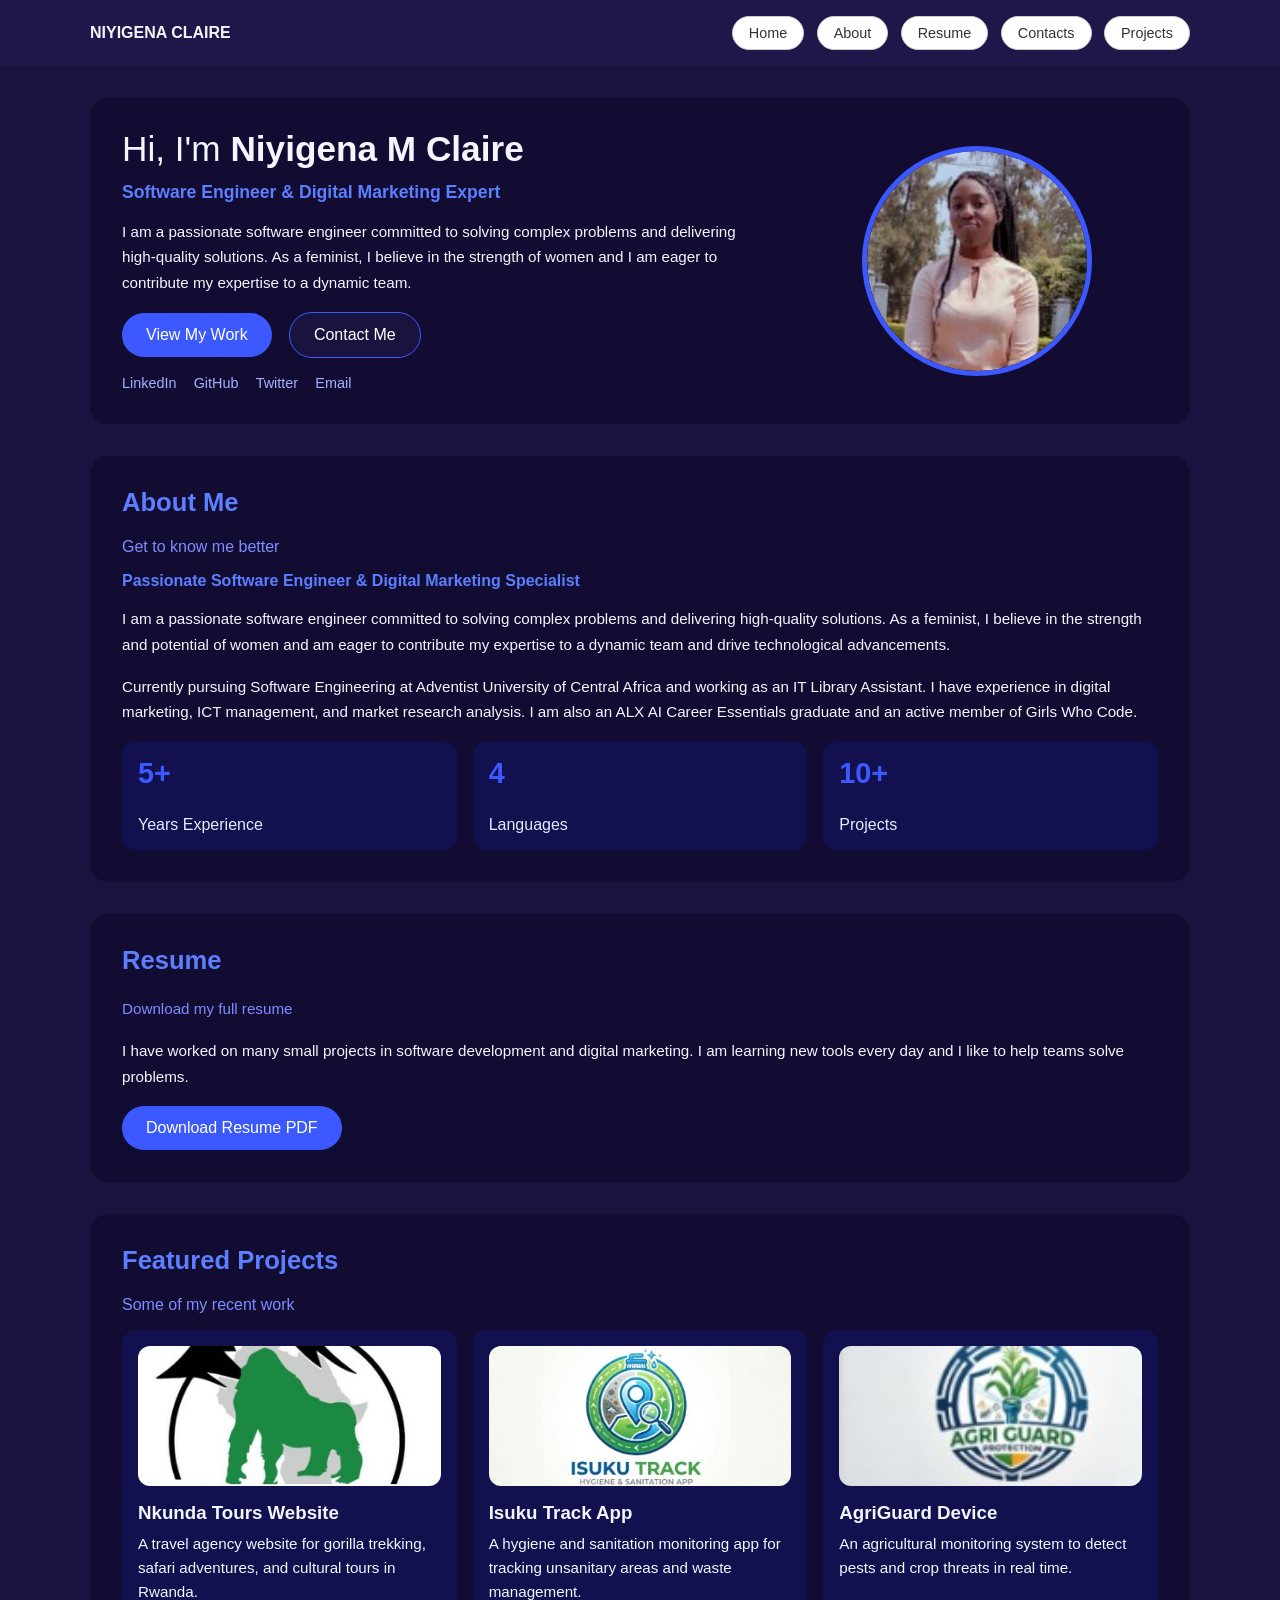
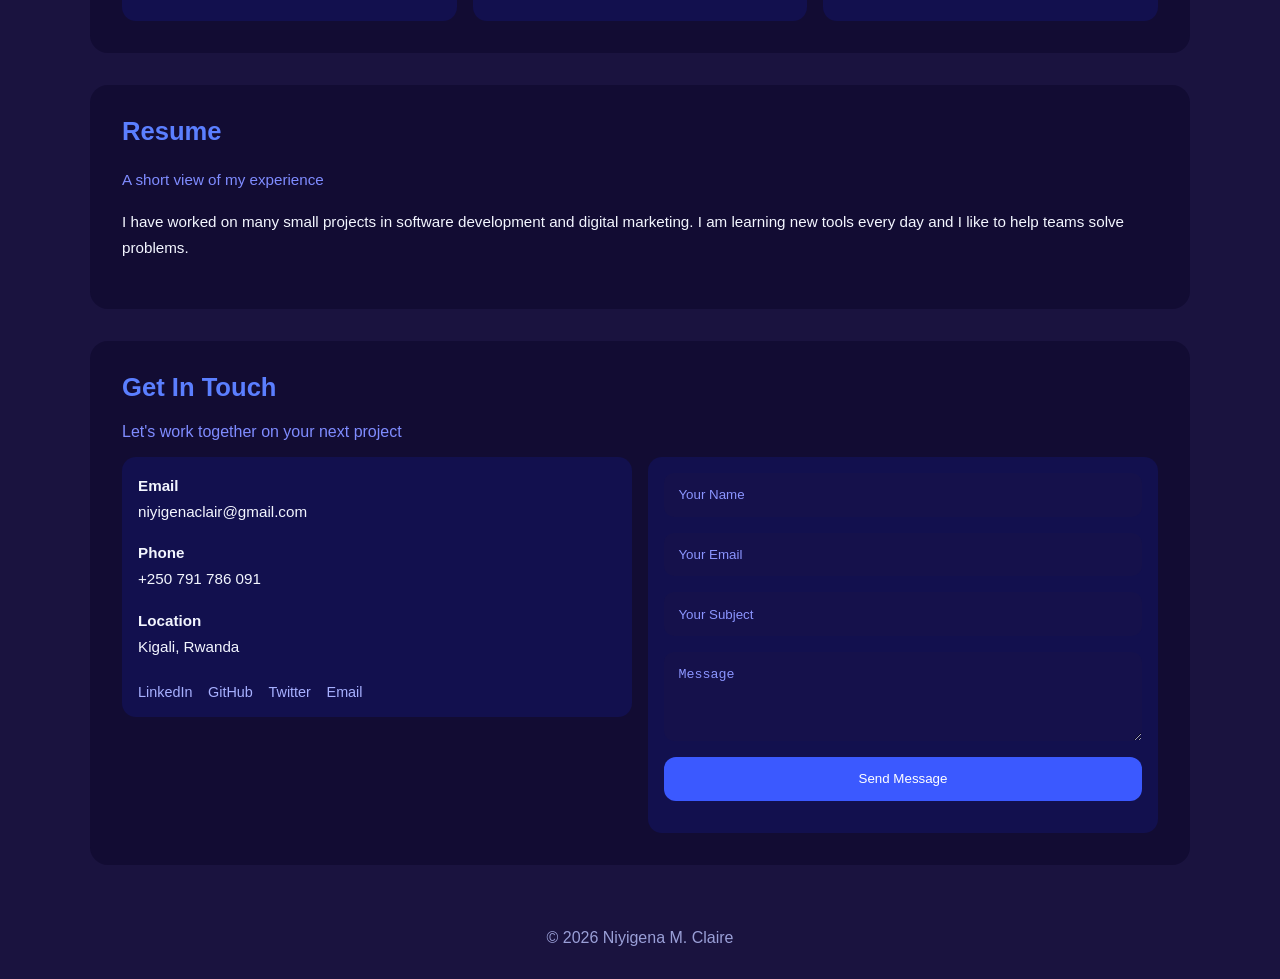
==== index.html @ 2653062f "Commit 2: Update hero title to 'Expert' instead of 'Specialist'" ====
<!DOCTYPE html>
<html lang="en">
<!-- Portfolio website for Niyigena M. Claire -->
<head>
    <meta charset="UTF-8">
    <meta name="viewport" content="width=device-width, initial-scale=1.0">
    <title>Niyigena M. Claire - Portfolio</title>
    <link rel="stylesheet" href="style.css">
</head>
<body>
    <header>
        <div class="header-top">
            <h1>NIYIGENA CLAIRE</h1>
            <nav>
                <a href="#home">Home</a>
                <a href="#about">About</a>
                <a href="#resume">Resume</a>
                <a href="#contact">Contacts</a>
                <a href="#projects">Projects</a>
            </nav>
        </div>
    </header>

    <main>
        <section id="home" class="hero-section">
            <div class="hero-left">
                <p class="hero-label">Hi, I'm <strong>Niyigena M Claire</strong></p>
                <p class="hero-title">Software Engineer & Digital Marketing Expert</p>
                <p class="hero-text">I am a passionate software engineer committed to solving complex problems and delivering high-quality solutions. As a feminist, I believe in the strength of women and I am eager to contribute my expertise to a dynamic team.</p>
                <div class="hero-buttons">
                    <a href="#projects" class="button">View My Work</a>
                    <a href="#contact" class="button button-light">Contact Me</a>
                </div>
                <div class="social-links">
                    <a href="https://www.linkedin.com/in/niyigena-m-claire-665992357">LinkedIn</a>
                    <a href="https://github.com/Niyigenaclaire">GitHub</a>
                    <a href="https://twitter.com/niyigenaclaire">Twitter</a>
                    <a href="mailto:niyigenaclair@gmail.com">Email</a>
                </div>
            </div>
            <div class="hero-right">
                <div class="photo-circle">
                    <img src="profile.jpg" alt="Niyigena M. Claire">
                </div>
            </div>
        </section>

        <section id="about" class="about-section">
            <h2>About Me</h2>
            <p class="small-text">Get to know me better</p>
            <p class="about-title">Passionate Software Engineer & Digital Marketing Specialist</p>
            <p class="about-text">I am a passionate software engineer committed to solving complex problems and delivering high-quality solutions. As a feminist, I believe in the strength and potential of women and am eager to contribute my expertise to a dynamic team and drive technological advancements.</p>
            <p class="about-text">Currently pursuing Software Engineering at Adventist University of Central Africa and working as an IT Library Assistant. I have experience in digital marketing, ICT management, and market research analysis. I am also an ALX AI Career Essentials graduate and an active member of Girls Who Code.</p>
            <div class="stats-row">
                <div class="stat-card"><strong>5+</strong><br>Years Experience</div>
                <div class="stat-card"><strong>4</strong><br>Languages</div>
                <div class="stat-card"><strong>10+</strong><br>Projects</div>
            </div>
        </section>

        <section id="resume" class="resume-section">
            <h2>Resume</h2>
            <p class="small-text">Download my full resume</p>
            <p class="about-text">I have worked on many small projects in software development and digital marketing. I am learning new tools every day and I like to help teams solve problems.</p>
            <a href="resume.pdf" class="button" download>Download Resume PDF</a>
        </section>

        <section id="projects" class="projects-section">
            <h2>Featured Projects</h2>
            <p class="small-text">Some of my recent work</p>
            <div class="project-row">
                <div class="project-card">
                    <div class="project-image">
                        <img src="nkunda-tours.jpg" alt="Nkunda Tours Website">
                    </div>
                    <h3>Nkunda Tours Website</h3>
                    <p>A travel agency website for gorilla trekking, safari adventures, and cultural tours in Rwanda.</p>
                </div>
                <div class="project-card">
                    <div class="project-image">
                        <img src="isuku-track.jpg" alt="Isuku Track App">
                    </div>
                    <h3>Isuku Track App</h3>
                    <p>A hygiene and sanitation monitoring app for tracking unsanitary areas and waste management.</p>
                </div>
                <div class="project-card">
                    <div class="project-image">
                        <img src="agriguard.jpg" alt="AgriGuard Device">
                    </div>
                    <h3>AgriGuard Device</h3>
                    <p>An agricultural monitoring system to detect pests and crop threats in real time.</p>
                </div>
            </div>
        </section>

        <section id="resume" class="resume-section">
            <h2>Resume</h2>
            <p class="small-text">A short view of my experience</p>
            <p class="about-text">I have worked on many small projects in software development and digital marketing. I am learning new tools every day and I like to help teams solve problems.</p>
        </section>

        <section id="contact" class="contact-section">
            <h2>Get In Touch</h2>
            <p class="small-text">Let's work together on your next project</p>
            <div class="contact-row">
                <div class="contact-info">
                    <p><strong>Email</strong><br>niyigenaclair@gmail.com</p>
                    <p><strong>Phone</strong><br>+250 791 786 091</p>
                    <p><strong>Location</strong><br>Kigali, Rwanda</p>
                    <div class="social-icons">
                        <a href="https://www.linkedin.com/in/niyigena-m-claire-665992357">LinkedIn</a>
                        <a href="https://github.com/Niyigenaclaire">GitHub</a>
                        <a href="https://twitter.com/niyigenaclaire">Twitter</a>
                        <a href="mailto:niyigenaclair@gmail.com">Email</a>
                    </div>
                </div>
                <form action="mailto:niyigenaclair@gmail.com" method="post" enctype="text/plain" class="contact-form">
                    <input type="text" name="name" placeholder="Your Name" required>
                    <input type="email" name="email" placeholder="Your Email" required>
                    <input type="text" name="subject" placeholder="Your Subject" required>
                    <textarea name="message" rows="4" placeholder="Message" required></textarea>
                    <input type="submit" value="Send Message">
                </form>
            </div>
        </section>
    </main>

    <footer>
        <p>© 2026 Niyigena M. Claire</p>
    </footer>
</body>
</html>
---- style.css ----
body {
    margin: 0;
    padding: 0;
    font-family: 'Segoe UI', Arial, sans-serif;
    background-color: #1A133F;
    color: #F3F6FF;
}

header {
    background-color: #1F174A;
    padding: 1rem 0;
}

.header-top {
    width: 90%;
    max-width: 1100px;
    margin: 0 auto;
    display: flex;
    justify-content: space-between;
    align-items: center;
}

header h1 {
    font-size: 1rem;
    color: #F3F6FF;
    margin: 0;
}

nav a {
    display: inline-block;
    margin-left: 0.5rem;
    padding: 0.5rem 1rem;
    background-color: #FFFFFF;
    border: 1px solid #CCCCCC;
    color: #333333;
    text-decoration: none;
    border-radius: 18px;
    font-size: 0.9rem;
}

nav a:hover {
    background-color: #F0F0F0;
    border-color: #AAAAAA;
}

main {
    width: 90%;
    max-width: 1100px;
    margin: 0 auto;
    padding-bottom: 2rem;
}

.hero-section,
.about-section,
.skills-section,
.projects-section,
.resume-section,
.contact-section {
    margin-top: 2rem;
    padding: 2rem;
    background-color: #120C33;
    border-radius: 18px;
}

.hero-section {
    display: flex;
    justify-content: space-between;
    gap: 1rem;
    align-items: center;
}

.hero-left {
    width: 60%;
}

.hero-label {
    font-size: 2.2rem;
    margin: 0 0 0.8rem;
    line-height: 1.1;
    color: #F3F6FF;
}

.hero-title {
    color: #5B7FFF;
    font-size: 1.1rem;
    margin: 0 0 1rem;
    font-weight: bold;
}

.hero-text,
.about-text,
.resume-section p,
.contact-info p {
    font-size: 0.95rem;
    line-height: 1.7;
    margin: 0 0 1rem;
}

.hero-buttons {
    margin: 1rem 0;
}

.button {
    display: inline-block;
    padding: 0.8rem 1.5rem;
    background-color: #3B59FF;
    color: white;
    text-decoration: none;
    border-radius: 999px;
    margin-right: 0.8rem;
}

.button-light {
    background-color: #1A133F;
    border: 1px solid #3B59FF;
}

.social-links {
    margin-top: 1rem;
}

.social-links a {
    display: inline-block;
    margin-right: 0.8rem;
    color: #A7B0FF;
    text-decoration: none;
    font-size: 0.9rem;
}

.hero-right {
    width: 35%;
    text-align: center;
}

.photo-circle {
    width: 220px;
    height: 220px;
    margin: 0 auto;
    border-radius: 50%;
    border: 5px solid #3B59FF;
    display: flex;
    align-items: center;
    justify-content: center;
    background-color: #171046;
    color: #D0D8FF;
    font-weight: bold;
    overflow: hidden;
}

.photo-circle img {
    width: 100%;
    height: 100%;
    object-fit: cover;
    border-radius: 50%;
}

.about-section h2,
.skills-section h2,
.projects-section h2,
.resume-section h2,
.contact-section h2 {
    font-size: 1.6rem;
    margin-top: 0;
    color: #5B7FFF;
}

.small-text {
    color: #7F8CFF;
    margin-top: 0.3rem;
    margin-bottom: 1rem;
}

.about-title {
    color: #5B7FFF;
    font-size: 1rem;
    margin: 0 0 1rem;
    font-weight: bold;
}

.stats-row,
.skill-row,
.project-row,
.contact-row {
    display: flex;
    gap: 1rem;
    flex-wrap: wrap;
}

.stat-card,
.skill-card,
.project-card,
.contact-info,
.contact-form {
    background-color: #12104E;
    border-radius: 14px;
    padding: 1rem;
}

.stat-card {
    flex: 1;
    min-width: 160px;
    text-align: left;
    color: #E6EBFF;
}

.stat-card strong {
    display: block;
    font-size: 1.8rem;
    margin-bottom: 0.5rem;
    color: #3B59FF;
}

.skill-card {
    flex: 1;
    min-width: 220px;
}

.skill-card h3 {
    margin-top: 0;
    font-size: 1rem;
    color: #F3F6FF;
}

.skill-card p {
    margin: 0.5rem 0;
    font-size: 0.95rem;
}

.project-card {
    flex: 1;
    min-width: 240px;
}

.project-image {
    background-color: #1D195F;
    height: 140px;
    border-radius: 12px;
    display: flex;
    align-items: center;
    justify-content: center;
    color: #A7B0FF;
    margin-bottom: 1rem;
    overflow: hidden;
}

.project-image img {
    width: 100%;
    height: 100%;
    object-fit: cover;
}

.project-card h3 {
    margin: 0 0 0.5rem;
}

.project-card p {
    margin: 0;
    font-size: 0.95rem;
    line-height: 1.6;
}

.contact-row {
    align-items: flex-start;
}

.contact-info {
    flex: 1;
    min-width: 260px;
}

.contact-info p {
    margin: 0 0 1rem;
    font-size: 0.95rem;
    line-height: 1.7;
}

.social-icons a {
    display: inline-block;
    margin-right: 0.7rem;
    margin-top: 0.5rem;
    color: #A7B0FF;
    text-decoration: none;
    font-size: 0.9rem;
}

.contact-form {
    flex: 1;
    min-width: 280px;
    display: flex;
    flex-direction: column;
}

.contact-form input,
.contact-form textarea {
    margin-bottom: 1rem;
    padding: 0.9rem;
    border: none;
    border-radius: 10px;
    background-color: #15114B;
    color: #F3F6FF;
}

.contact-form input::placeholder,
.contact-form textarea::placeholder {
    color: #8B95FF;
}

.contact-form input[type="submit"] {
    background-color: #3B59FF;
    color: white;
    cursor: pointer;
    border-radius: 12px;
    border: none;
}

footer {
    text-align: center;
    padding: 1rem 0;
    color: #9A9FD7;
}

@media (max-width: 900px) {
    .hero-section,
    .skills-section .skill-row,
    .projects-section .project-row,
    .stats-row,
    .contact-row {
        flex-direction: column;
    }

    .hero-left,
    .hero-right,
    .skill-card,
    .project-card,
    .stat-card,
    .contact-info,
    .contact-form {
        width: 100%;
    }
}
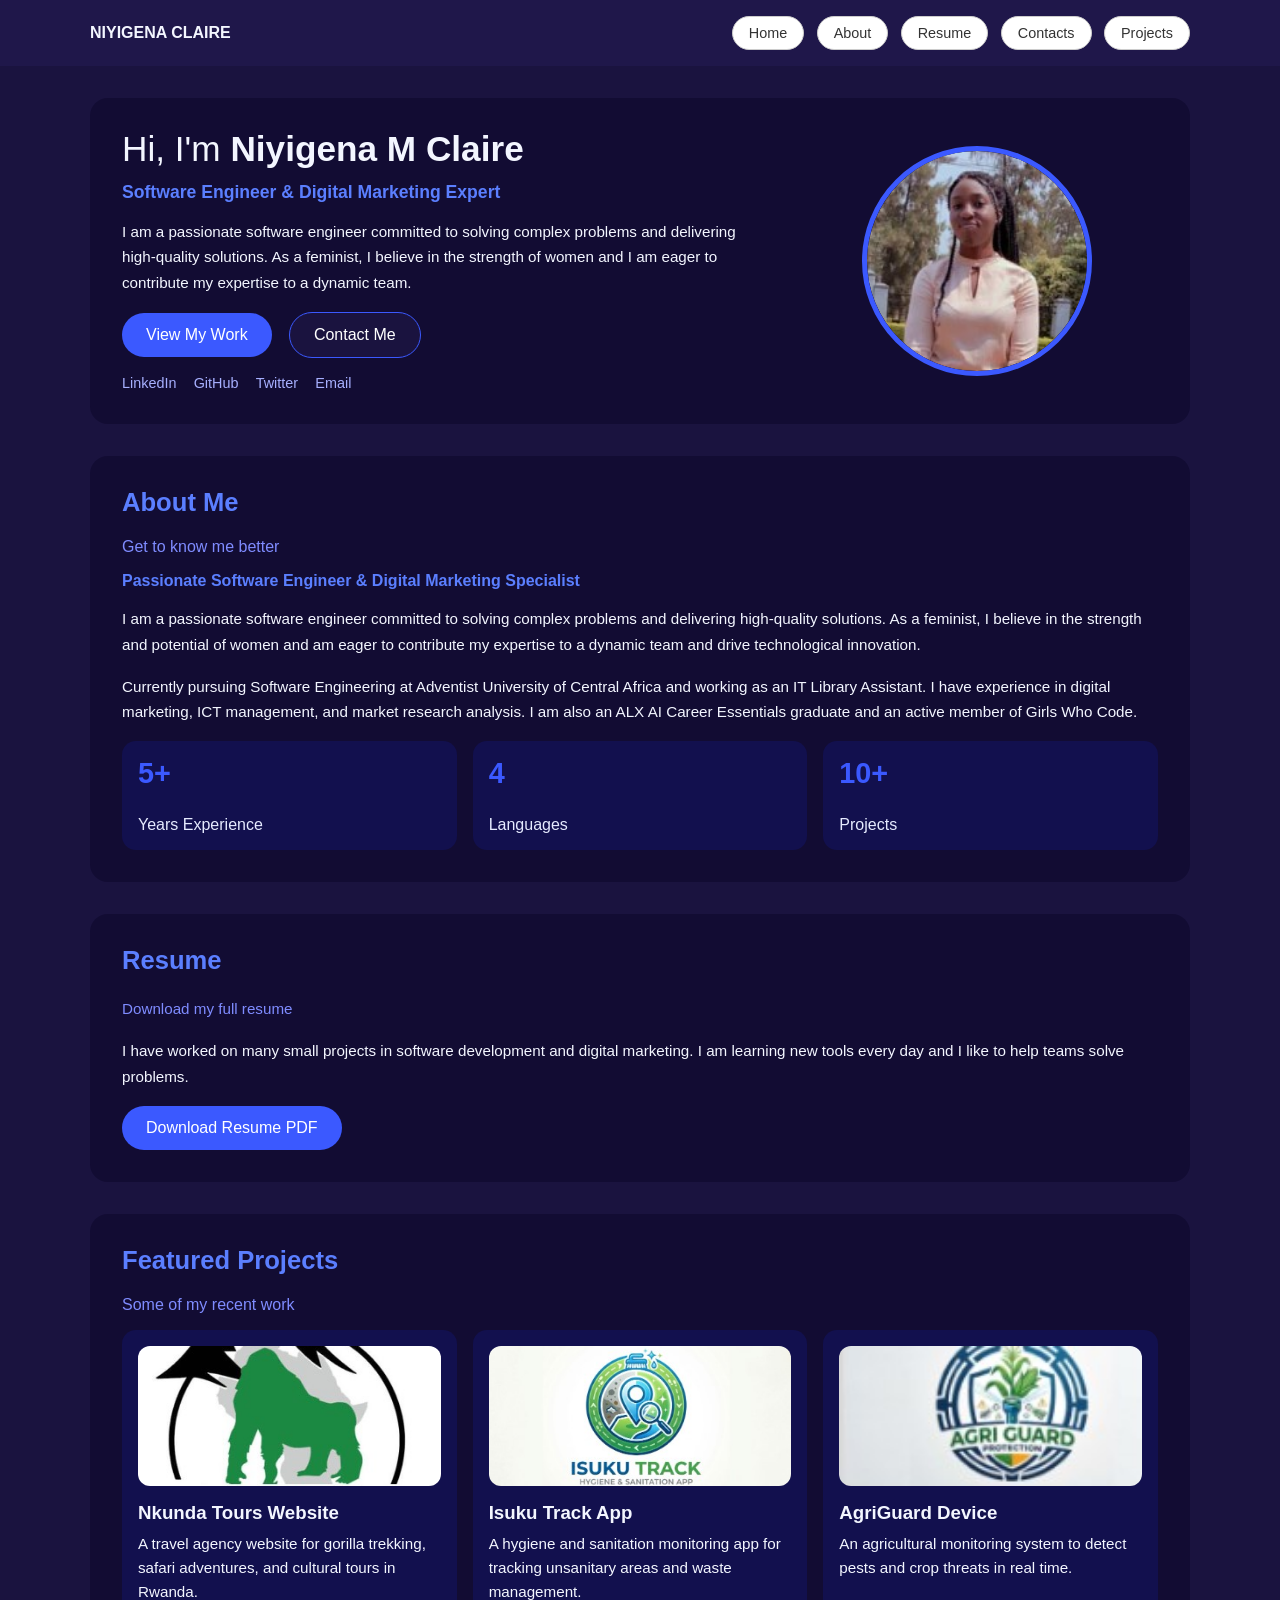
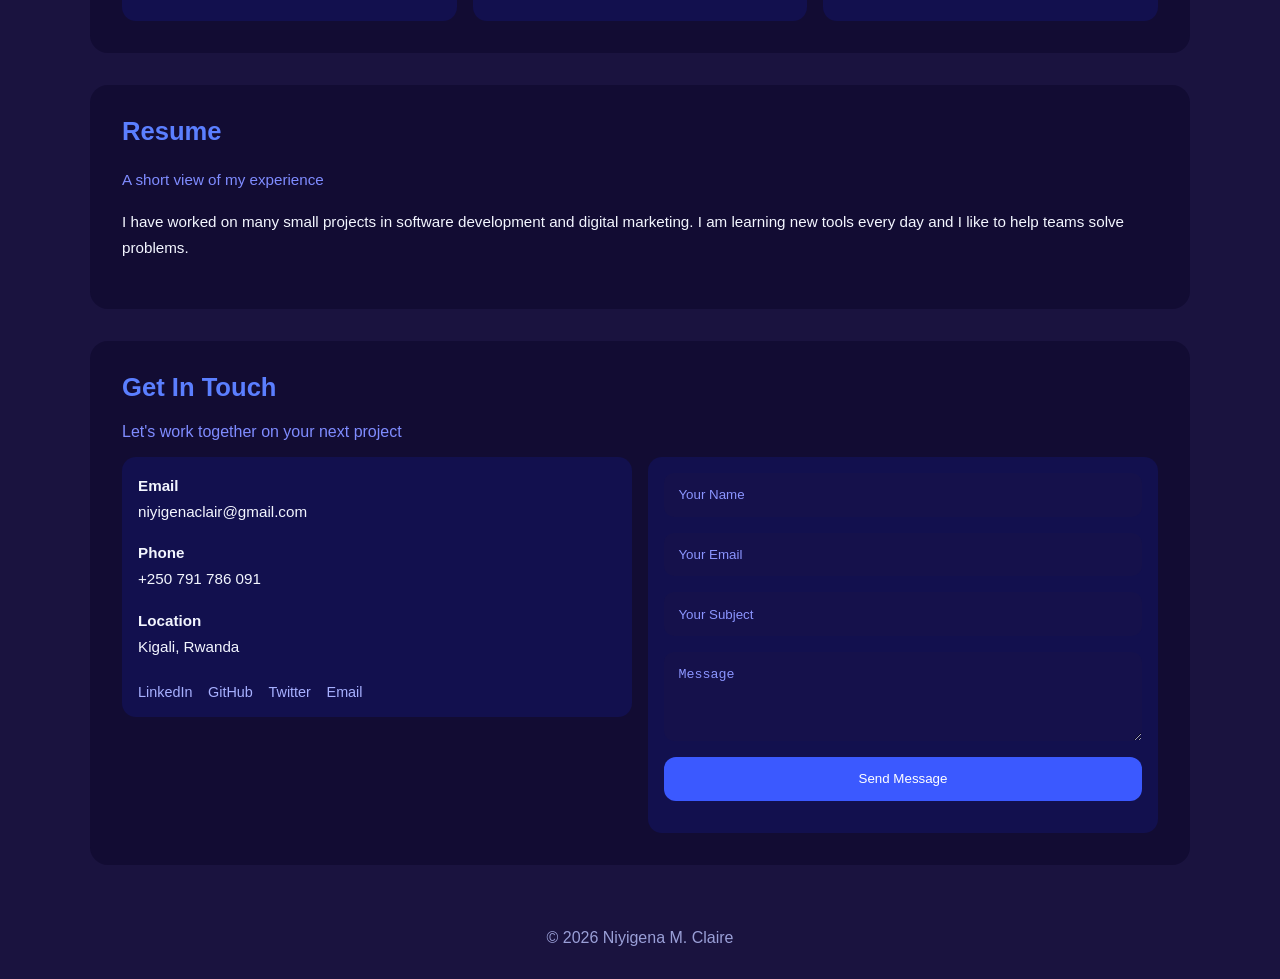
==== commit 33dedc96: "Commit 3: Change 'advancements' to 'innovation' in about text" ====
--- a/index.html
+++ b/index.html
@@ -49,7 +49,7 @@
             <h2>About Me</h2>
             <p class="small-text">Get to know me better</p>
             <p class="about-title">Passionate Software Engineer & Digital Marketing Specialist</p>
-            <p class="about-text">I am a passionate software engineer committed to solving complex problems and delivering high-quality solutions. As a feminist, I believe in the strength and potential of women and am eager to contribute my expertise to a dynamic team and drive technological advancements.</p>
+            <p class="about-text">I am a passionate software engineer committed to solving complex problems and delivering high-quality solutions. As a feminist, I believe in the strength and potential of women and am eager to contribute my expertise to a dynamic team and drive technological innovation.</p>
             <p class="about-text">Currently pursuing Software Engineering at Adventist University of Central Africa and working as an IT Library Assistant. I have experience in digital marketing, ICT management, and market research analysis. I am also an ALX AI Career Essentials graduate and an active member of Girls Who Code.</p>
             <div class="stats-row">
                 <div class="stat-card"><strong>5+</strong><br>Years Experience</div>
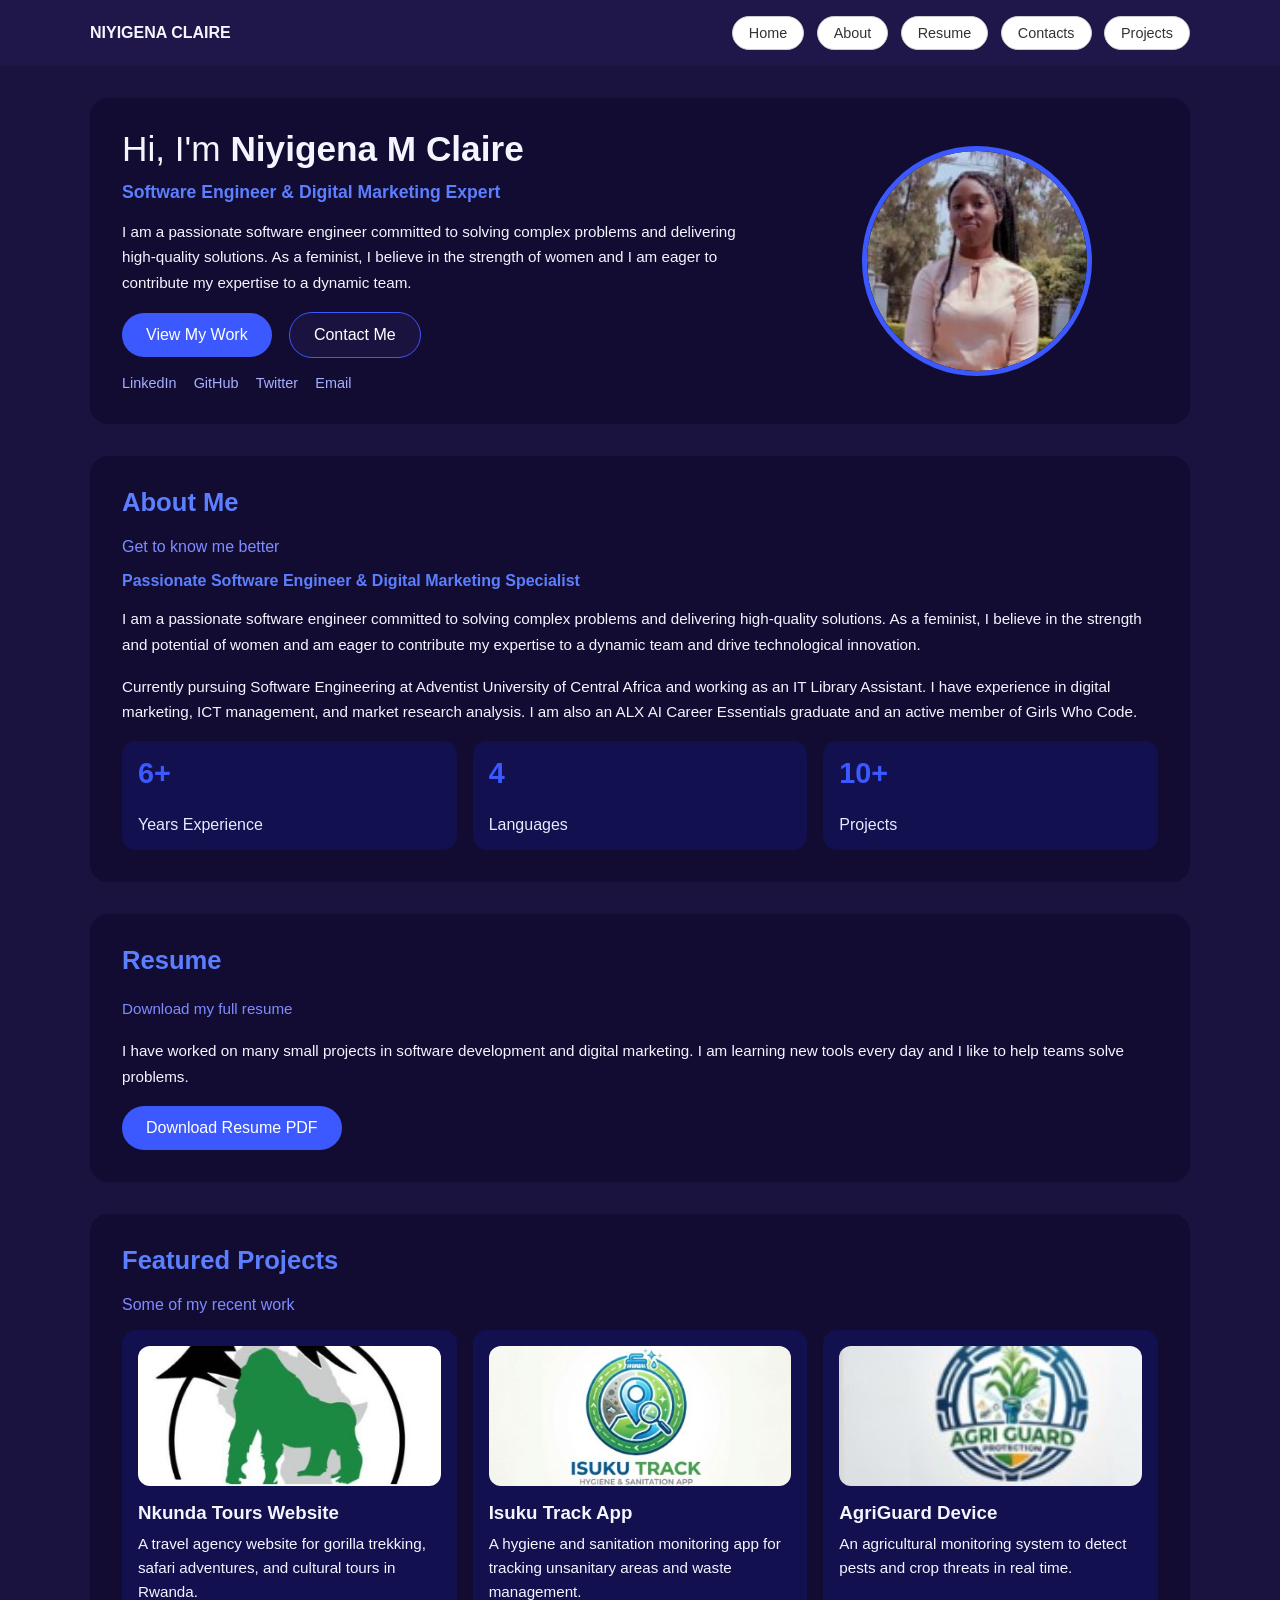
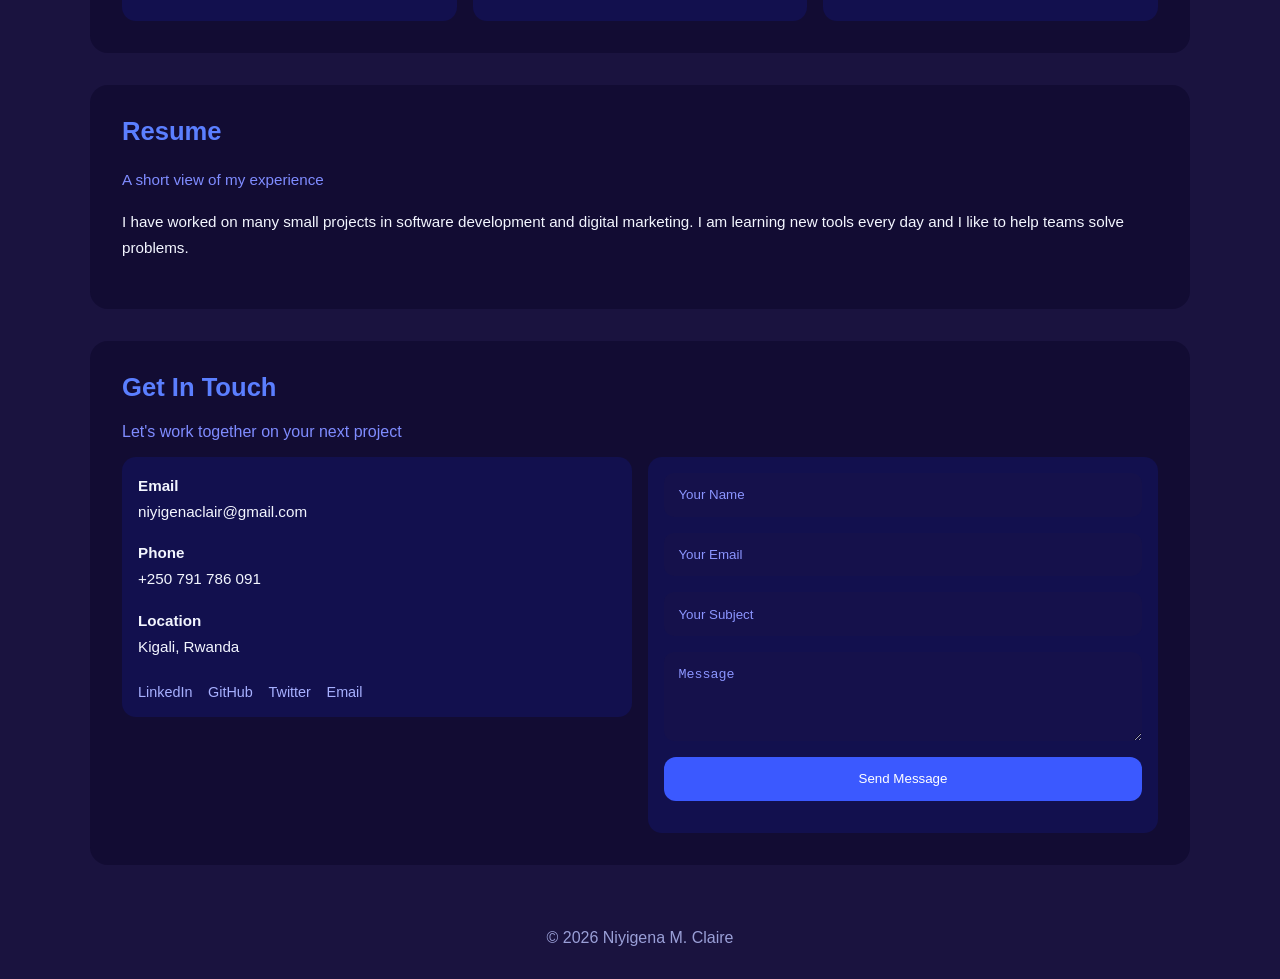
==== commit ffce4bee: "Commit 4: Update years of experience to 6+" ====
--- a/index.html
+++ b/index.html
@@ -52,7 +52,7 @@
             <p class="about-text">I am a passionate software engineer committed to solving complex problems and delivering high-quality solutions. As a feminist, I believe in the strength and potential of women and am eager to contribute my expertise to a dynamic team and drive technological innovation.</p>
             <p class="about-text">Currently pursuing Software Engineering at Adventist University of Central Africa and working as an IT Library Assistant. I have experience in digital marketing, ICT management, and market research analysis. I am also an ALX AI Career Essentials graduate and an active member of Girls Who Code.</p>
             <div class="stats-row">
-                <div class="stat-card"><strong>5+</strong><br>Years Experience</div>
+                <div class="stat-card"><strong>6+</strong><br>Years Experience</div>
                 <div class="stat-card"><strong>4</strong><br>Languages</div>
                 <div class="stat-card"><strong>10+</strong><br>Projects</div>
             </div>
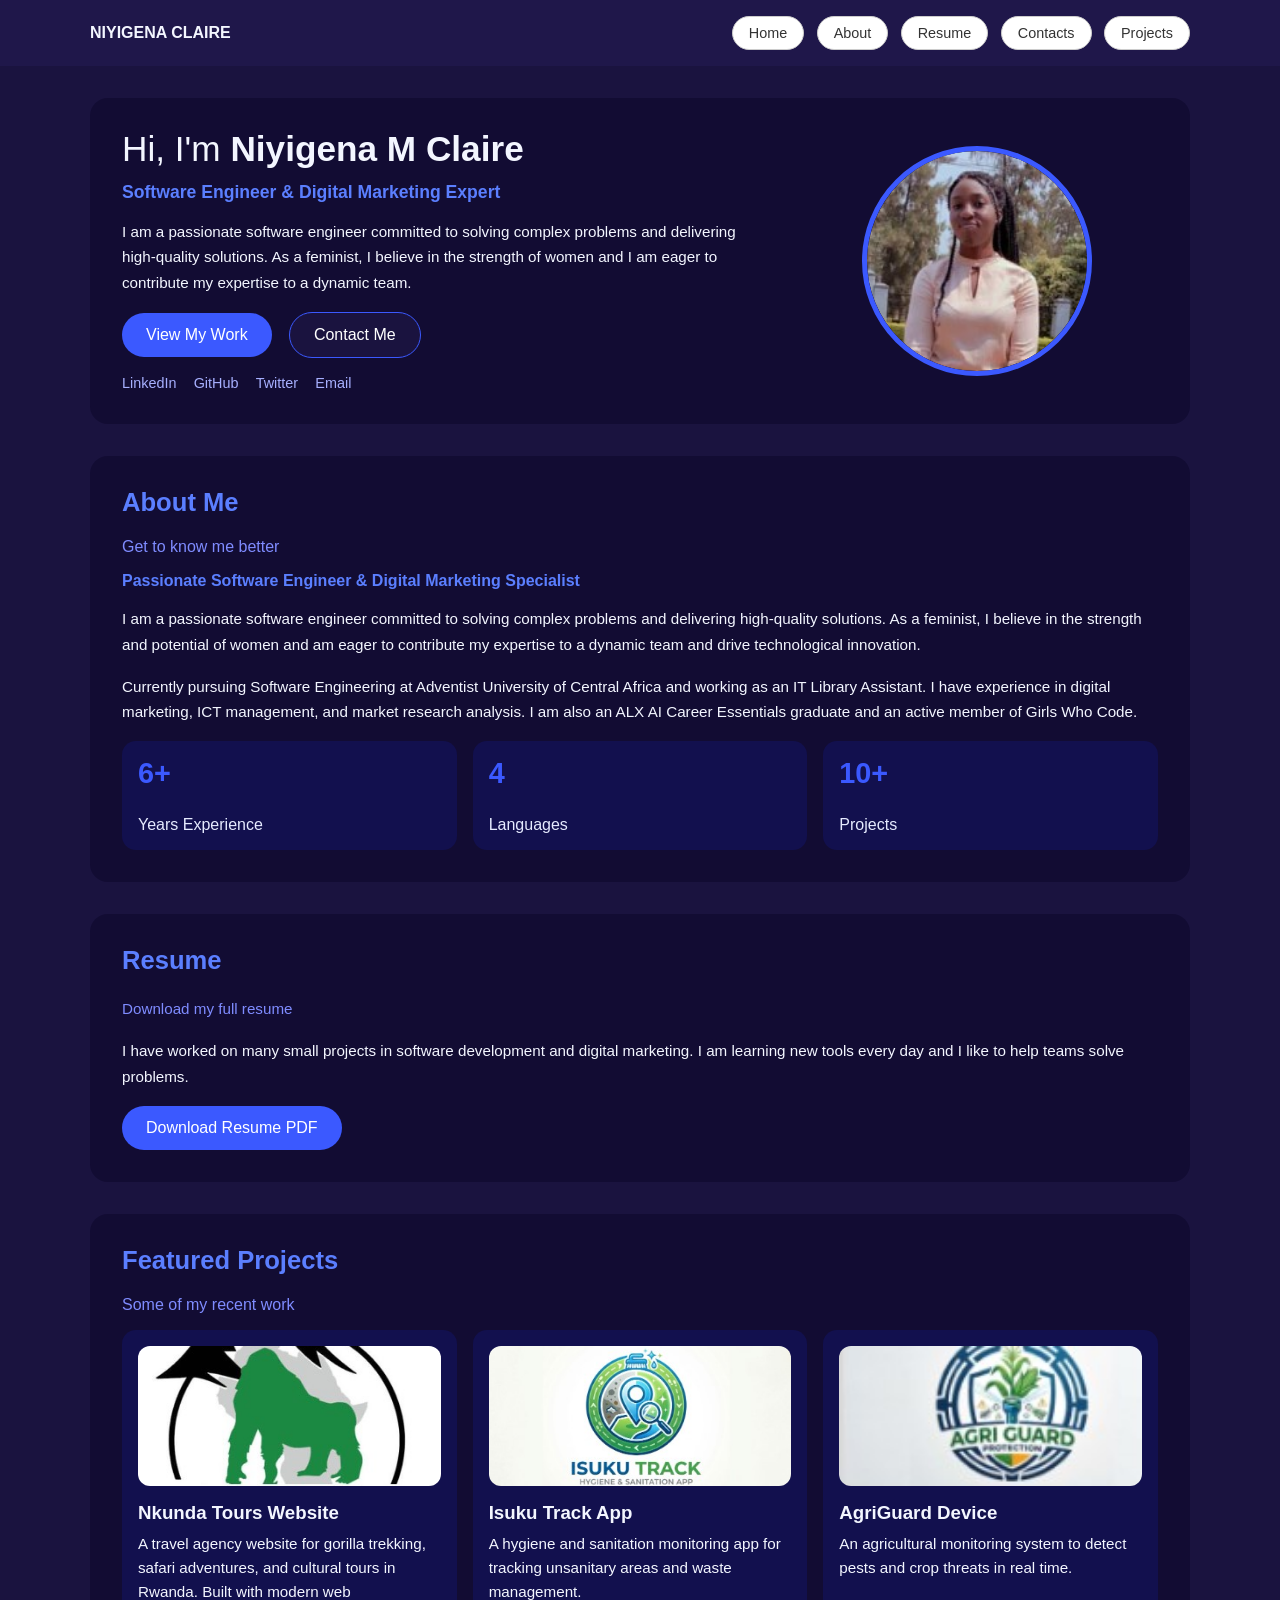
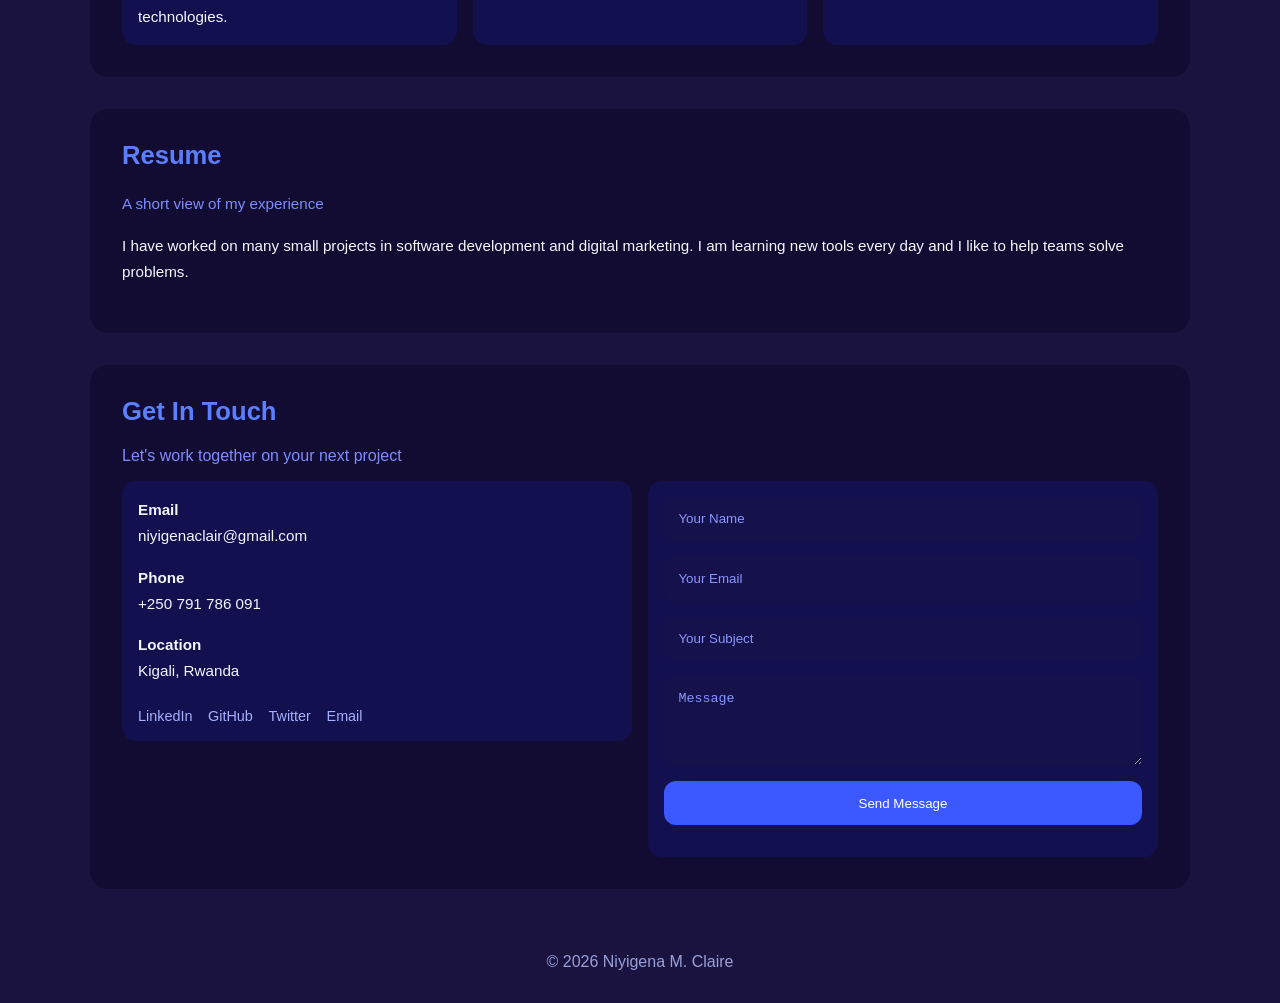
==== commit 8287fc36: "Commit 5: Add tech details to Nkunda Tours project description" ====
--- a/index.html
+++ b/index.html
@@ -74,7 +74,7 @@
                         <img src="nkunda-tours.jpg" alt="Nkunda Tours Website">
                     </div>
                     <h3>Nkunda Tours Website</h3>
-                    <p>A travel agency website for gorilla trekking, safari adventures, and cultural tours in Rwanda.</p>
+                    <p>A travel agency website for gorilla trekking, safari adventures, and cultural tours in Rwanda. Built with modern web technologies.</p>
                 </div>
                 <div class="project-card">
                     <div class="project-image">
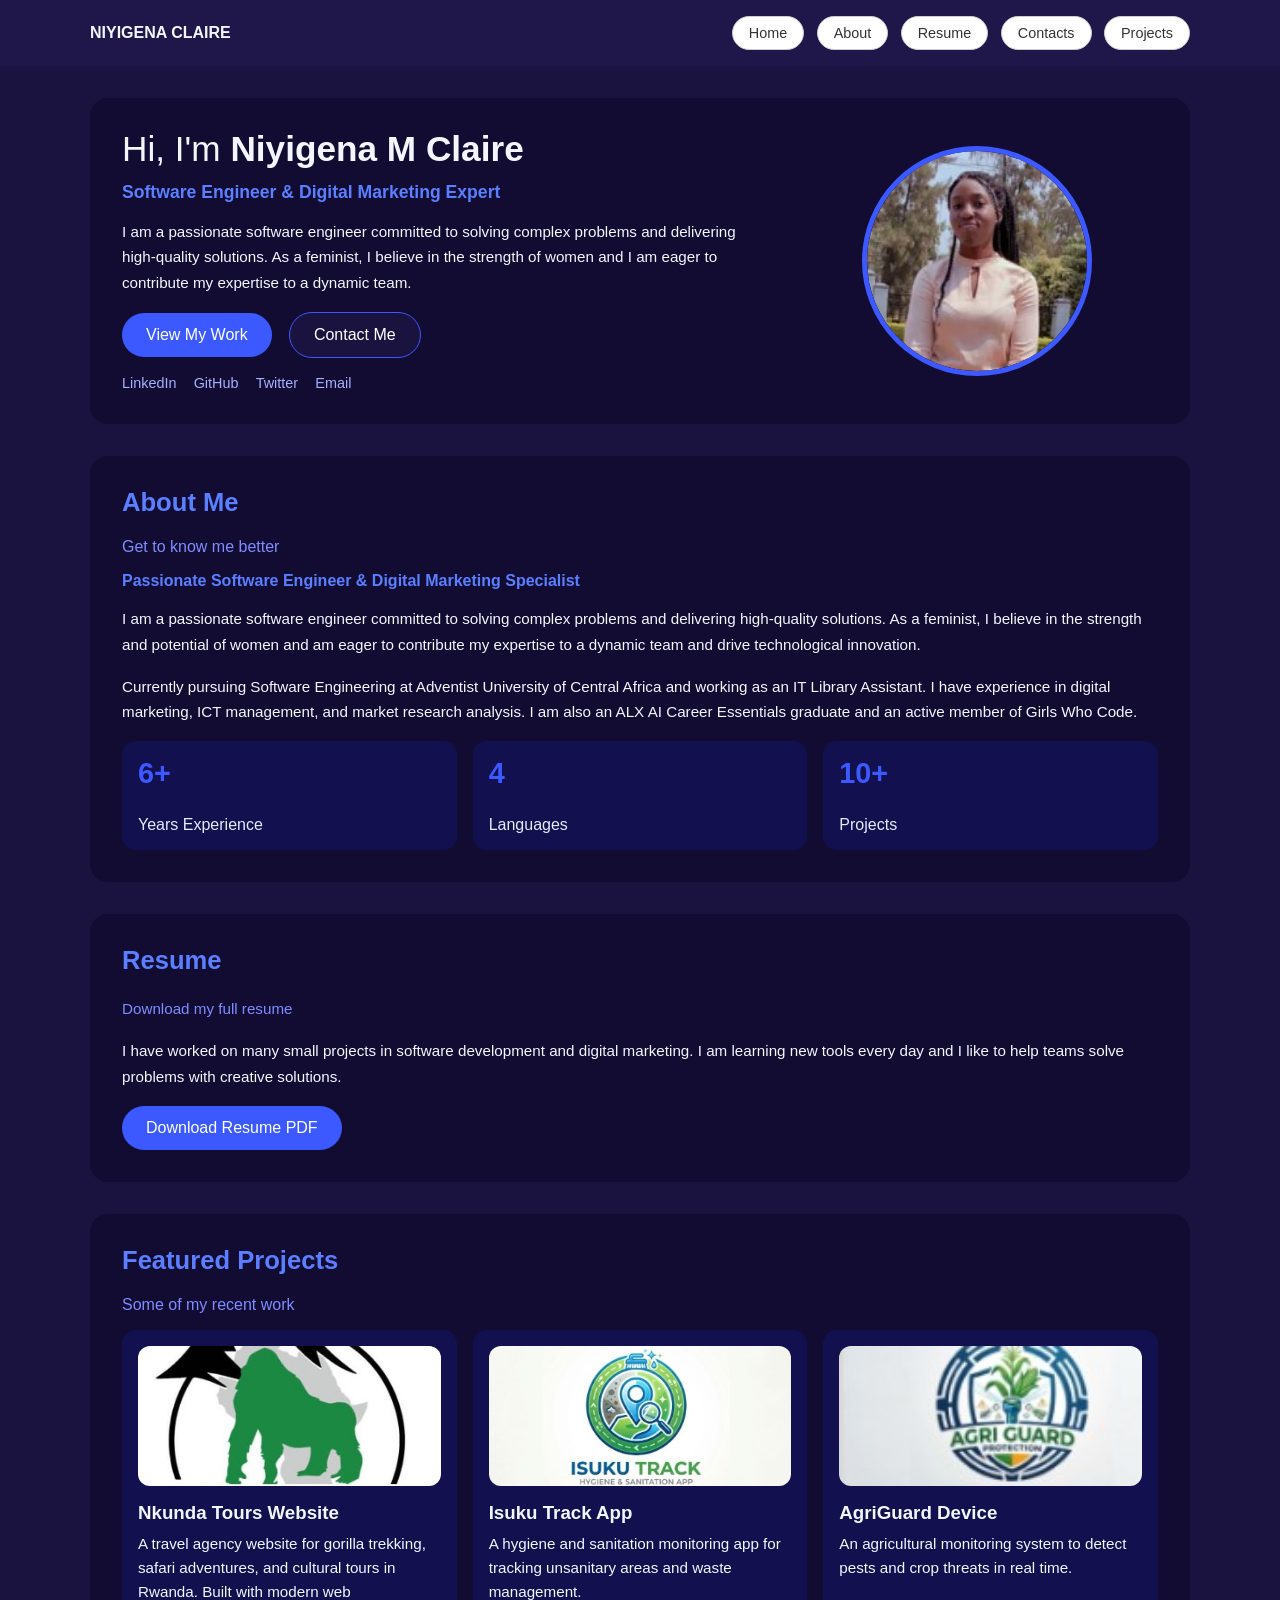
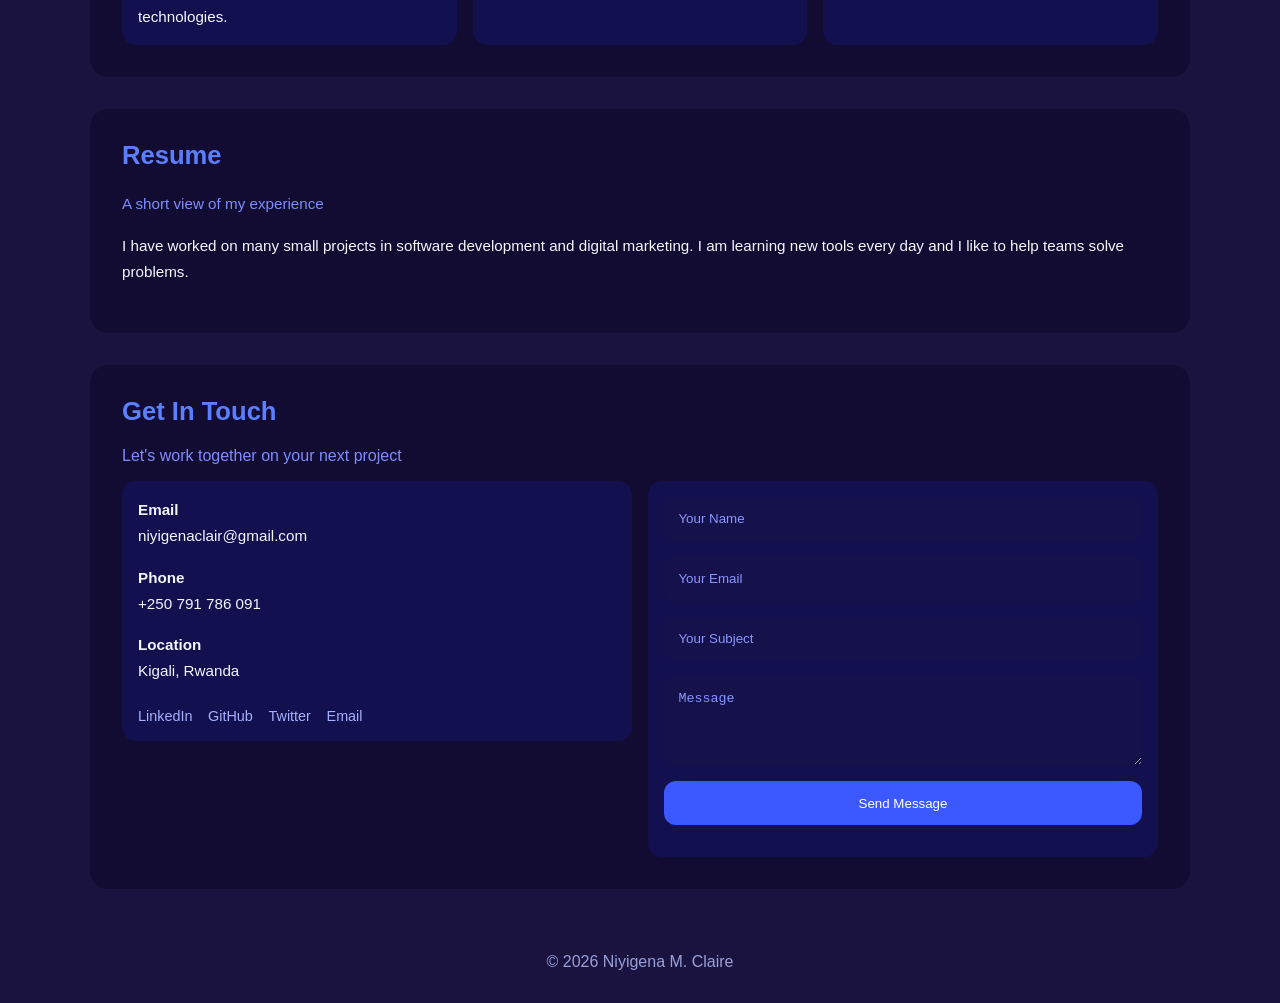
==== commit d889253f: "Commit 6: Add 'with creative solutions' to resume description" ====
--- a/index.html
+++ b/index.html
@@ -61,7 +61,7 @@
         <section id="resume" class="resume-section">
             <h2>Resume</h2>
             <p class="small-text">Download my full resume</p>
-            <p class="about-text">I have worked on many small projects in software development and digital marketing. I am learning new tools every day and I like to help teams solve problems.</p>
+            <p class="about-text">I have worked on many small projects in software development and digital marketing. I am learning new tools every day and I like to help teams solve problems with creative solutions.</p>
             <a href="resume.pdf" class="button" download>Download Resume PDF</a>
         </section>
 
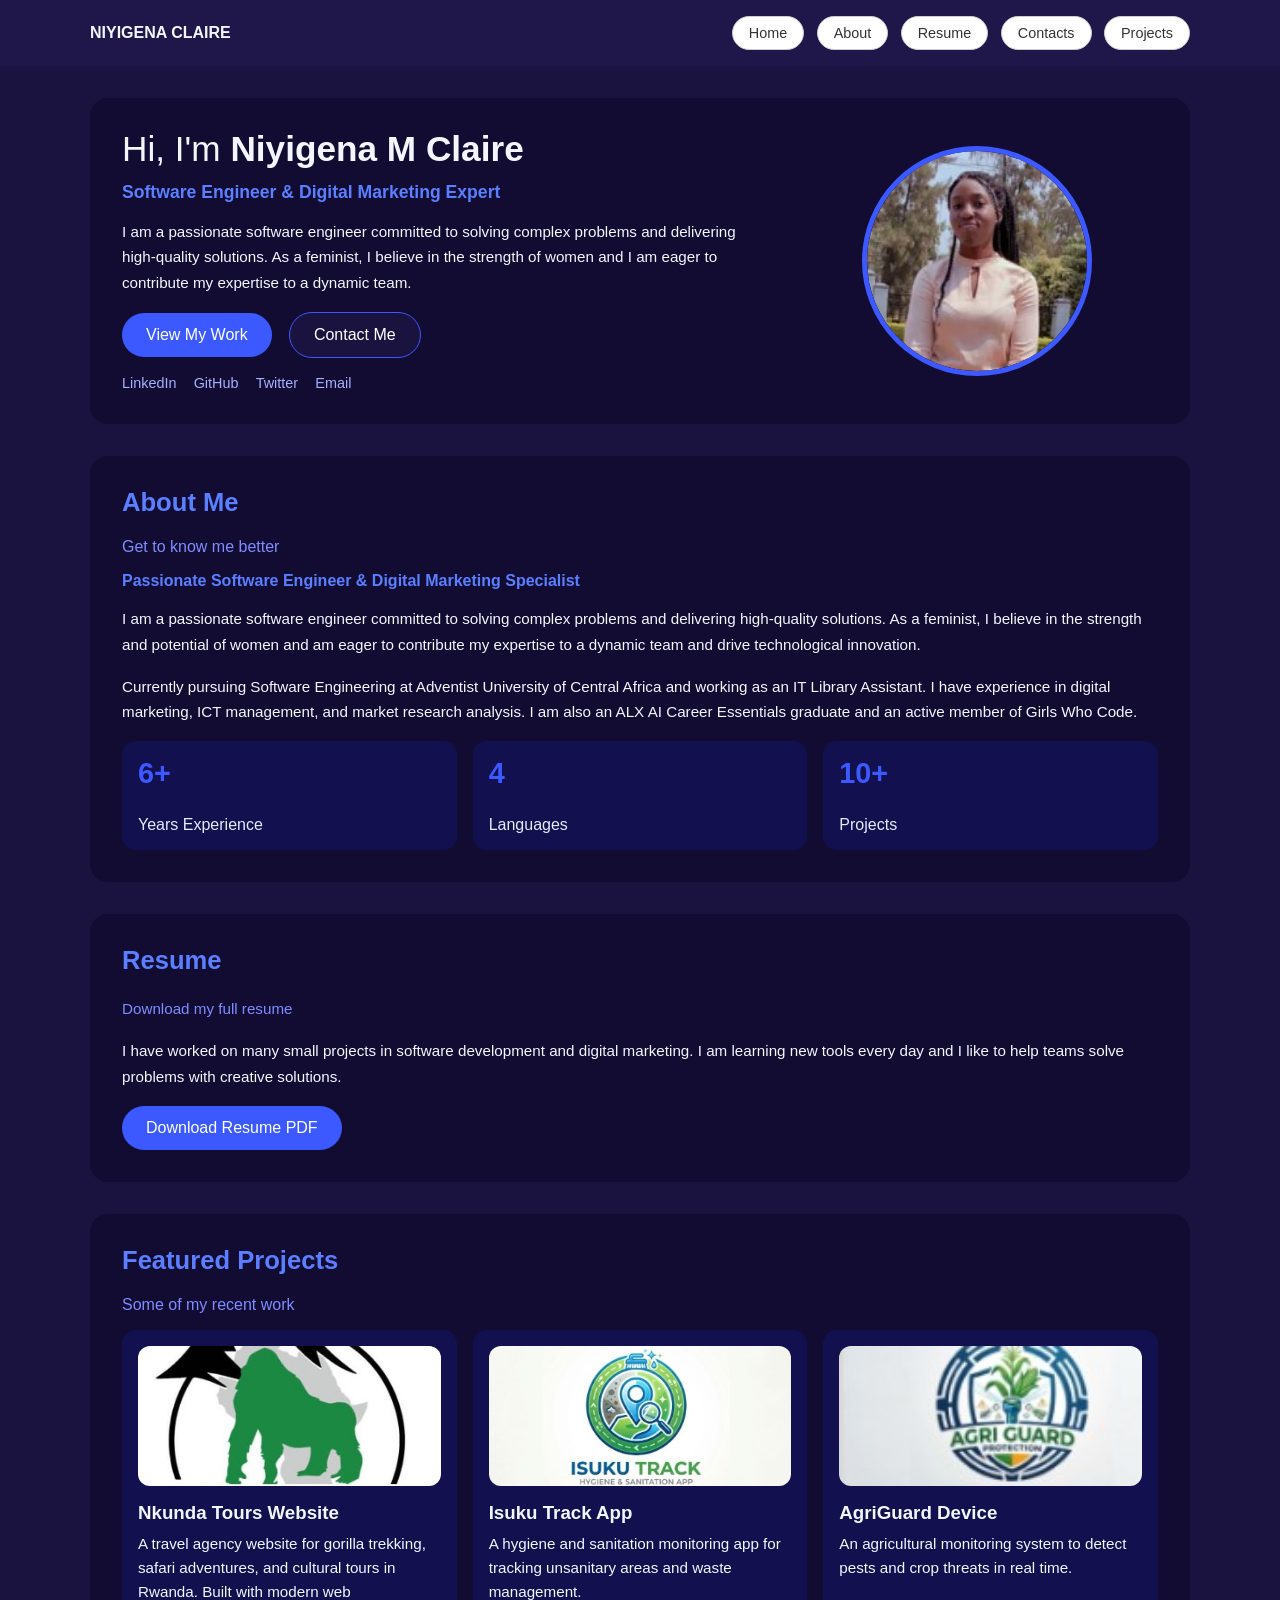
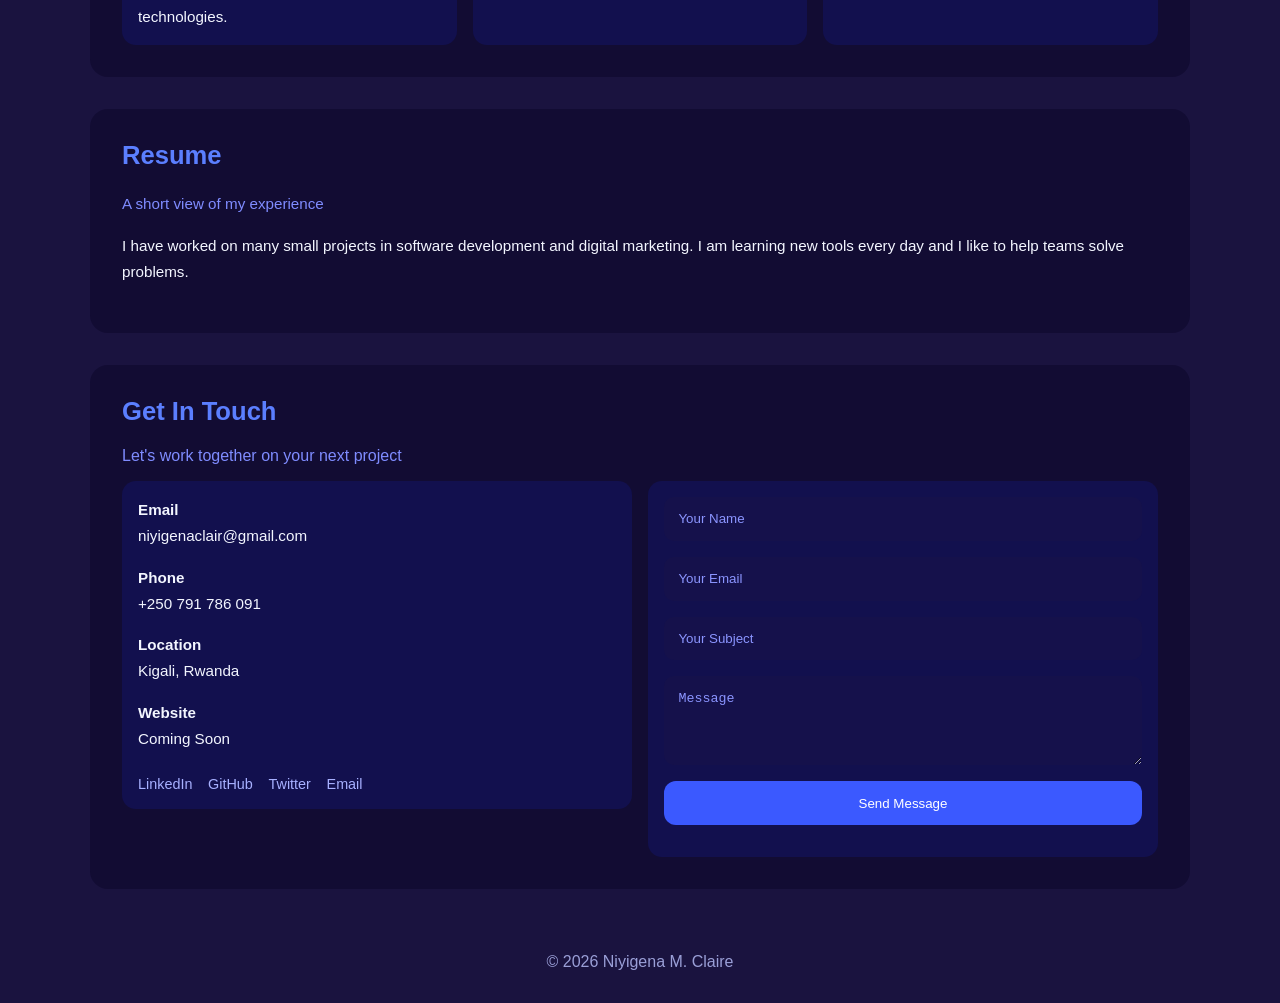
==== commit 856cd3c6: "Commit 7: Add website field to contact info" ====
--- a/index.html
+++ b/index.html
@@ -107,6 +107,7 @@
                     <p><strong>Email</strong><br>niyigenaclair@gmail.com</p>
                     <p><strong>Phone</strong><br>+250 791 786 091</p>
                     <p><strong>Location</strong><br>Kigali, Rwanda</p>
+                    <p><strong>Website</strong><br>Coming Soon</p>
                     <div class="social-icons">
                         <a href="https://www.linkedin.com/in/niyigena-m-claire-665992357">LinkedIn</a>
                         <a href="https://github.com/Niyigenaclaire">GitHub</a>
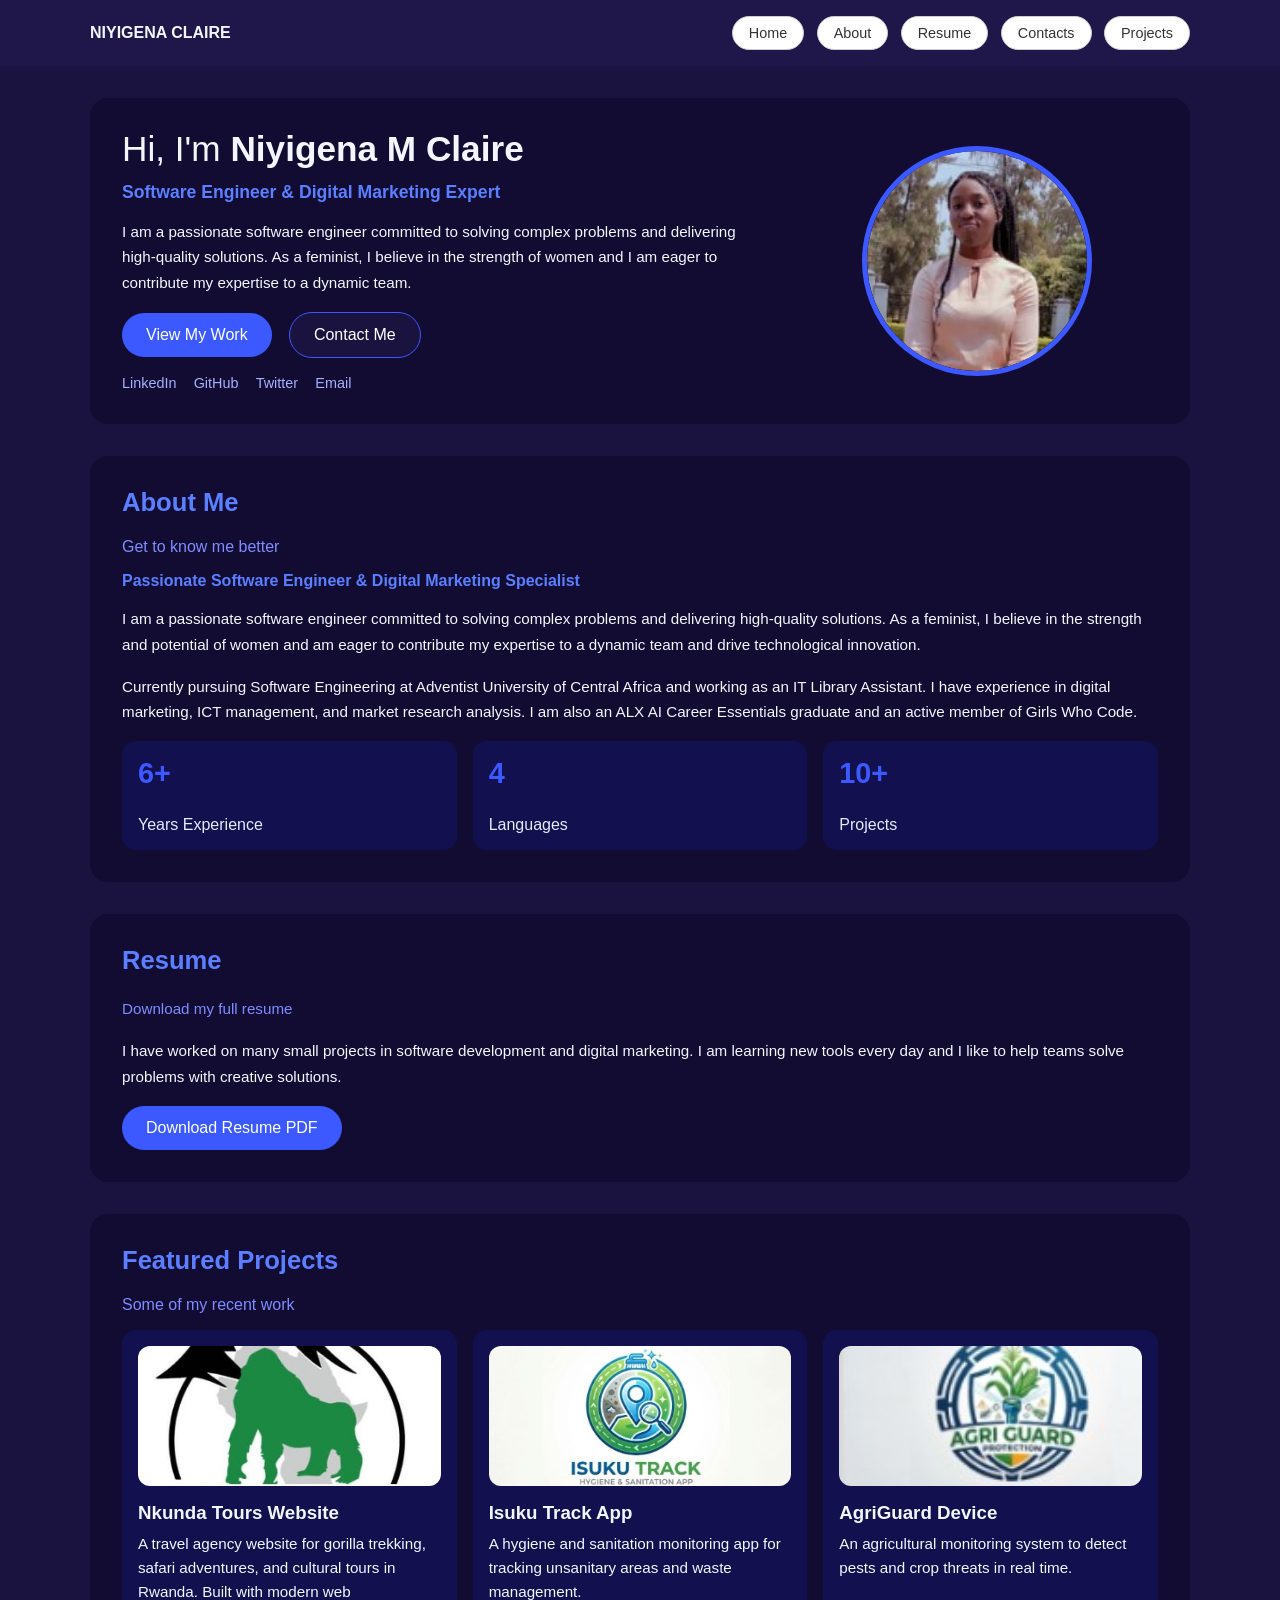
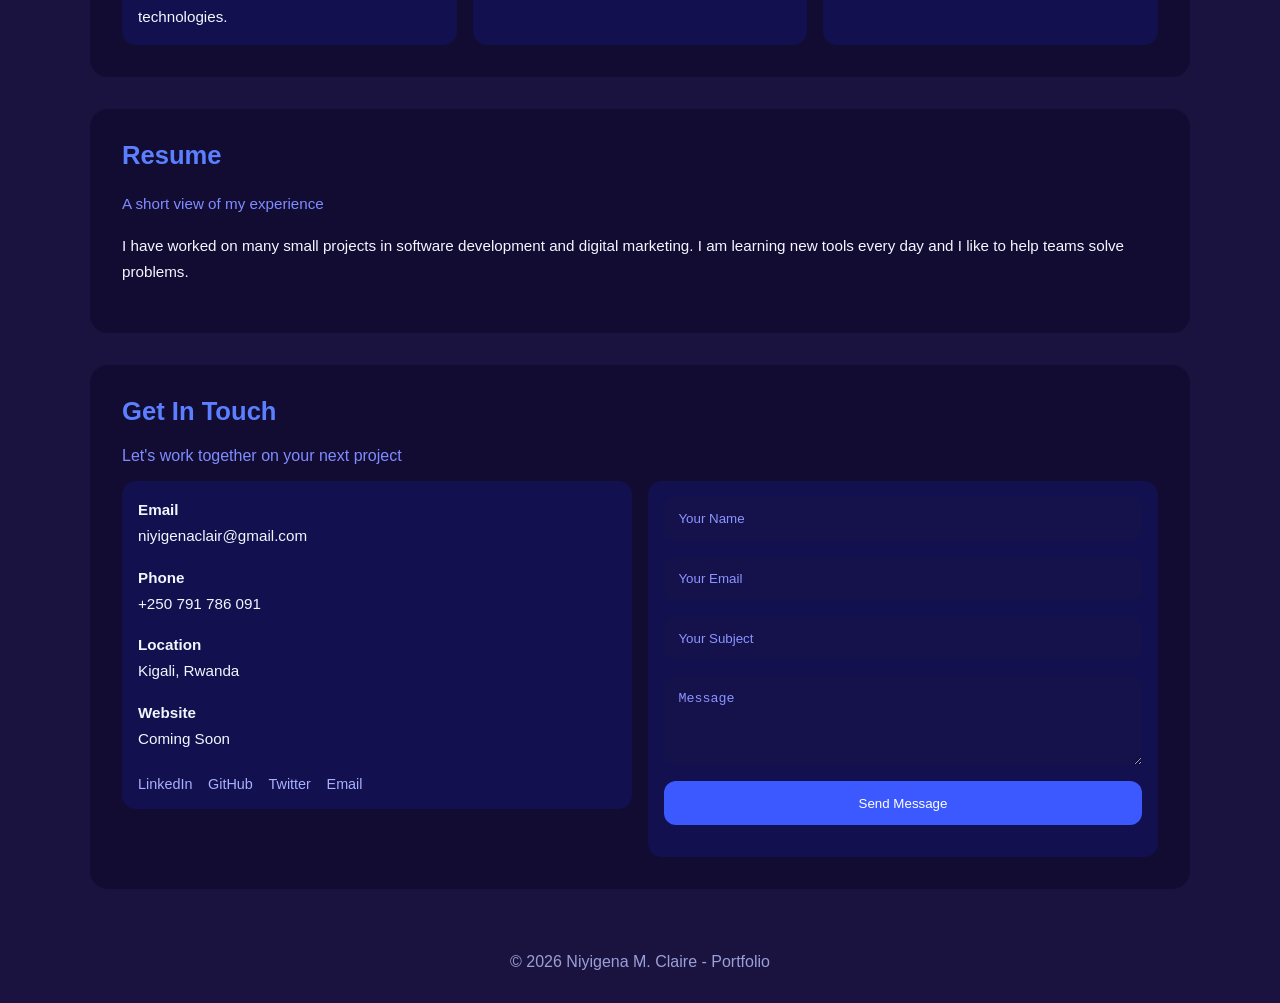
==== commit 318f2901: "Commit 8: Add 'Portfolio' to footer copyright" ====
--- a/index.html
+++ b/index.html
@@ -127,7 +127,7 @@
     </main>
 
     <footer>
-        <p>© 2026 Niyigena M. Claire</p>
+        <p>© 2026 Niyigena M. Claire - Portfolio</p>
     </footer>
 </body>
 </html>
